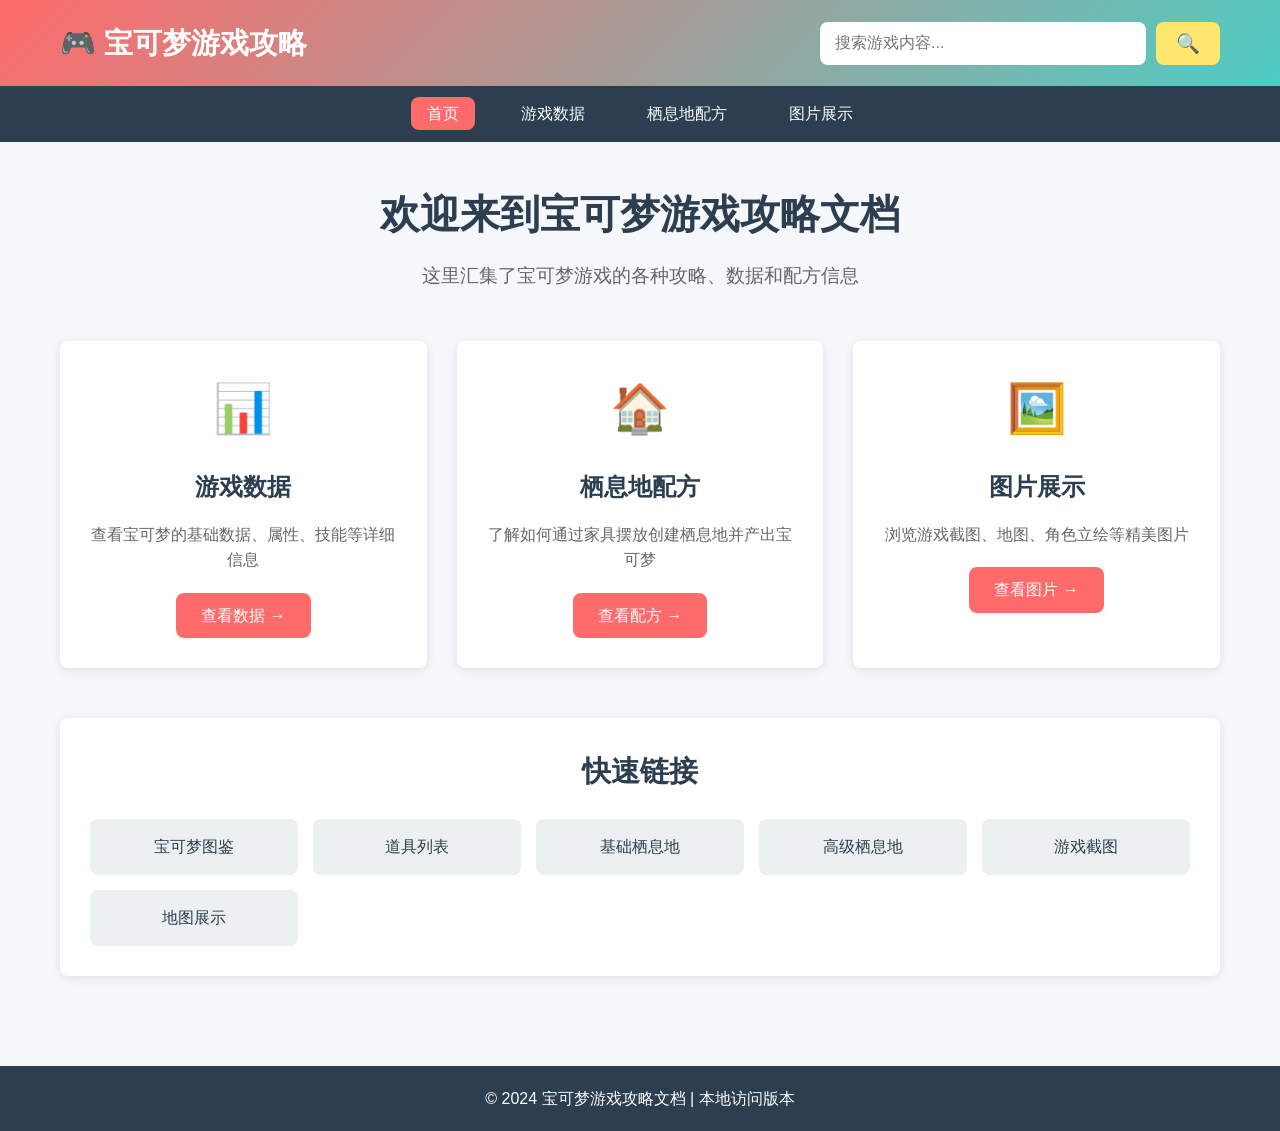
==== index.html @ 9896c592 "Initial commit" ====
<!DOCTYPE html>
<html lang="zh-CN">
<head>
    <meta charset="UTF-8">
    <meta name="viewport" content="width=device-width, initial-scale=1.0">
    <title>宝可梦游戏攻略文档</title>
    <link rel="stylesheet" href="styles.css">
</head>
<body>
    <header class="header">
        <div class="container">
            <h1 class="logo">🎮 宝可梦游戏攻略</h1>
            <div class="search-box">
                <input type="text" id="searchInput" placeholder="搜索游戏内容..." class="search-input">
                <button class="search-btn" onclick="performSearch()">🔍</button>
            </div>
        </div>
    </header>

    <nav class="nav">
        <div class="container">
            <ul class="nav-list">
                <li><a href="index.html" class="nav-link active">首页</a></li>
                <li><a href="game-data.html" class="nav-link">游戏数据</a></li>
                <li><a href="habitat-recipes.html" class="nav-link">栖息地配方</a></li>
                <li><a href="gallery.html" class="nav-link">图片展示</a></li>
            </ul>
        </div>
    </nav>

    <main class="main">
        <div class="container">
            <section class="hero">
                <h2>欢迎来到宝可梦游戏攻略文档</h2>
                <p>这里汇集了宝可梦游戏的各种攻略、数据和配方信息</p>
            </section>

            <section class="features">
                <div class="feature-card">
                    <div class="feature-icon">📊</div>
                    <h3>游戏数据</h3>
                    <p>查看宝可梦的基础数据、属性、技能等详细信息</p>
                    <a href="game-data.html" class="btn">查看数据 →</a>
                </div>

                <div class="feature-card">
                    <div class="feature-icon">🏠</div>
                    <h3>栖息地配方</h3>
                    <p>了解如何通过家具摆放创建栖息地并产出宝可梦</p>
                    <a href="habitat-recipes.html" class="btn">查看配方 →</a>
                </div>

                <div class="feature-card">
                    <div class="feature-icon">🖼️</div>
                    <h3>图片展示</h3>
                    <p>浏览游戏截图、地图、角色立绘等精美图片</p>
                    <a href="gallery.html" class="btn">查看图片 →</a>
                </div>
            </section>

            <section class="quick-links">
                <h3>快速链接</h3>
                <div class="quick-links-grid">
                    <a href="game-data.html#pokemon-list" class="quick-link">宝可梦图鉴</a>
                    <a href="game-data.html#items" class="quick-link">道具列表</a>
                    <a href="habitat-recipes.html#basic" class="quick-link">基础栖息地</a>
                    <a href="habitat-recipes.html#advanced" class="quick-link">高级栖息地</a>
                    <a href="gallery.html#screenshots" class="quick-link">游戏截图</a>
                    <a href="gallery.html#maps" class="quick-link">地图展示</a>
                </div>
            </section>
        </div>
    </main>

    <footer class="footer">
        <div class="container">
            <p>&copy; 2024 宝可梦游戏攻略文档 | 本地访问版本</p>
        </div>
    </footer>

    <script src="script.js"></script>
</body>
</html>
---- styles.css ----
* {
    margin: 0;
    padding: 0;
    box-sizing: border-box;
}

:root {
    --primary-color: #ff6b6b;
    --secondary-color: #4ecdc4;
    --accent-color: #ffe66d;
    --dark-color: #2c3e50;
    --light-color: #ecf0f1;
    --text-color: #333;
    --border-radius: 8px;
    --shadow: 0 2px 10px rgba(0, 0, 0, 0.1);
}

body {
    font-family: 'Segoe UI', Tahoma, Geneva, Verdana, sans-serif;
    line-height: 1.6;
    color: var(--text-color);
    background-color: #f5f7fa;
}

.container {
    max-width: 1200px;
    margin: 0 auto;
    padding: 0 20px;
}

.header {
    background: linear-gradient(135deg, var(--primary-color), var(--secondary-color));
    color: white;
    padding: 20px 0;
    box-shadow: var(--shadow);
}

.header .container {
    display: flex;
    justify-content: space-between;
    align-items: center;
    flex-wrap: wrap;
    gap: 15px;
}

.logo {
    font-size: 1.8rem;
    font-weight: bold;
}

.search-box {
    display: flex;
    gap: 10px;
    flex: 1;
    max-width: 400px;
}

.search-input {
    flex: 1;
    padding: 10px 15px;
    border: none;
    border-radius: var(--border-radius);
    font-size: 1rem;
}

.search-btn {
    background: var(--accent-color);
    border: none;
    padding: 10px 20px;
    border-radius: var(--border-radius);
    cursor: pointer;
    font-size: 1.2rem;
    transition: transform 0.2s;
}

.search-btn:hover {
    transform: scale(1.05);
}

.nav {
    background: var(--dark-color);
    padding: 15px 0;
    position: sticky;
    top: 0;
    z-index: 100;
}

.nav-list {
    list-style: none;
    display: flex;
    justify-content: center;
    gap: 30px;
}

.nav-link {
    color: white;
    text-decoration: none;
    padding: 8px 16px;
    border-radius: var(--border-radius);
    transition: background 0.3s;
}

.nav-link:hover,
.nav-link.active {
    background: var(--primary-color);
}

.main {
    padding: 40px 0;
}

.hero {
    text-align: center;
    margin-bottom: 50px;
}

.hero h2 {
    font-size: 2.5rem;
    color: var(--dark-color);
    margin-bottom: 15px;
}

.hero p {
    font-size: 1.2rem;
    color: #666;
}

.features {
    display: grid;
    grid-template-columns: repeat(auto-fit, minmax(300px, 1fr));
    gap: 30px;
    margin-bottom: 50px;
}

.feature-card {
    background: white;
    padding: 30px;
    border-radius: var(--border-radius);
    box-shadow: var(--shadow);
    text-align: center;
    transition: transform 0.3s, box-shadow 0.3s;
}

.feature-card:hover {
    transform: translateY(-5px);
    box-shadow: 0 5px 20px rgba(0, 0, 0, 0.15);
}

.feature-icon {
    font-size: 3rem;
    margin-bottom: 20px;
}

.feature-card h3 {
    font-size: 1.5rem;
    margin-bottom: 15px;
    color: var(--dark-color);
}

.feature-card p {
    color: #666;
    margin-bottom: 20px;
}

.btn {
    display: inline-block;
    background: var(--primary-color);
    color: white;
    padding: 10px 25px;
    border-radius: var(--border-radius);
    text-decoration: none;
    transition: background 0.3s;
}

.btn:hover {
    background: #ff5252;
}

.quick-links {
    background: white;
    padding: 30px;
    border-radius: var(--border-radius);
    box-shadow: var(--shadow);
}

.quick-links h3 {
    font-size: 1.8rem;
    margin-bottom: 25px;
    color: var(--dark-color);
    text-align: center;
}

.quick-links-grid {
    display: grid;
    grid-template-columns: repeat(auto-fit, minmax(200px, 1fr));
    gap: 15px;
}

.quick-link {
    display: block;
    background: var(--light-color);
    padding: 15px;
    border-radius: var(--border-radius);
    text-decoration: none;
    color: var(--dark-color);
    text-align: center;
    transition: background 0.3s, transform 0.2s;
}

.quick-link:hover {
    background: var(--secondary-color);
    color: white;
    transform: scale(1.05);
}

.footer {
    background: var(--dark-color);
    color: white;
    text-align: center;
    padding: 20px 0;
    margin-top: 50px;
}

@media (max-width: 768px) {
    .header .container {
        flex-direction: column;
        text-align: center;
    }

    .search-box {
        width: 100%;
        max-width: none;
    }

    .nav-list {
        flex-direction: column;
        gap: 10px;
    }

    .nav-link {
        display: block;
        text-align: center;
    }

    .hero h2 {
        font-size: 2rem;
    }

    .features {
        grid-template-columns: 1fr;
    }

    .quick-links-grid {
        grid-template-columns: 1fr 1fr;
    }
}

@media (max-width: 480px) {
    .logo {
        font-size: 1.5rem;
    }

    .hero h2 {
        font-size: 1.5rem;
    }

    .hero p {
        font-size: 1rem;
    }

    .quick-links-grid {
        grid-template-columns: 1fr;
    }

    .container {
        padding: 0 15px;
    }
}

.data-section {
    background: white;
    padding: 30px;
    border-radius: var(--border-radius);
    box-shadow: var(--shadow);
    margin-bottom: 30px;
}

.data-section h2 {
    font-size: 2rem;
    margin-bottom: 20px;
    color: var(--dark-color);
    border-bottom: 3px solid var(--primary-color);
    padding-bottom: 10px;
}

.data-grid {
    display: grid;
    grid-template-columns: repeat(auto-fill, minmax(250px, 1fr));
    gap: 20px;
}

.data-card {
    background: var(--light-color);
    padding: 20px;
    border-radius: var(--border-radius);
    transition: transform 0.3s, box-shadow 0.3s;
}

.data-card:hover {
    transform: translateY(-3px);
    box-shadow: 0 3px 15px rgba(0, 0, 0, 0.1);
}

.data-card h3 {
    color: var(--dark-color);
    margin-bottom: 10px;
}

.data-card p {
    color: #666;
    font-size: 0.95rem;
}

.recipe-card {
    background: white;
    border: 2px solid var(--secondary-color);
    padding: 20px;
    border-radius: var(--border-radius);
    margin-bottom: 20px;
}

.recipe-card h3 {
    color: var(--dark-color);
    margin-bottom: 15px;
}

.recipe-items {
    display: flex;
    flex-wrap: wrap;
    gap: 10px;
    margin-bottom: 15px;
}

.recipe-item {
    background: var(--accent-color);
    padding: 8px 15px;
    border-radius: 20px;
    font-size: 0.9rem;
}

.recipe-output {
    background: var(--light-color);
    padding: 15px;
    border-radius: var(--border-radius);
}

.recipe-output strong {
    color: var(--primary-color);
}

.gallery-grid {
    display: grid;
    grid-template-columns: repeat(auto-fill, minmax(300px, 1fr));
    gap: 20px;
}

.gallery-item {
    position: relative;
    border-radius: var(--border-radius);
    overflow: hidden;
    box-shadow: var(--shadow);
    aspect-ratio: 16/9;
    background: #ddd;
}

.gallery-item img {
    width: 100%;
    height: 100%;
    object-fit: cover;
    transition: transform 0.3s;
}

.gallery-item:hover img {
    transform: scale(1.05);
}

.gallery-caption {
    position: absolute;
    bottom: 0;
    left: 0;
    right: 0;
    background: rgba(0, 0, 0, 0.7);
    color: white;
    padding: 10px;
    transform: translateY(100%);
    transition: transform 0.3s;
}

.gallery-item:hover .gallery-caption {
    transform: translateY(0);
}

.search-results {
    margin-top: 20px;
}

.search-result-item {
    background: white;
    padding: 15px;
    border-radius: var(--border-radius);
    margin-bottom: 10px;
    box-shadow: var(--shadow);
    cursor: pointer;
    transition: background 0.3s;
}

.search-result-item:hover {
    background: var(--light-color);
}

.search-result-item h4 {
    color: var(--dark-color);
    margin-bottom: 5px;
}

.search-result-item p {
    color: #666;
    font-size: 0.9rem;
}

.no-results {
    text-align: center;
    padding: 40px;
    color: #666;
    font-size: 1.2rem;
}
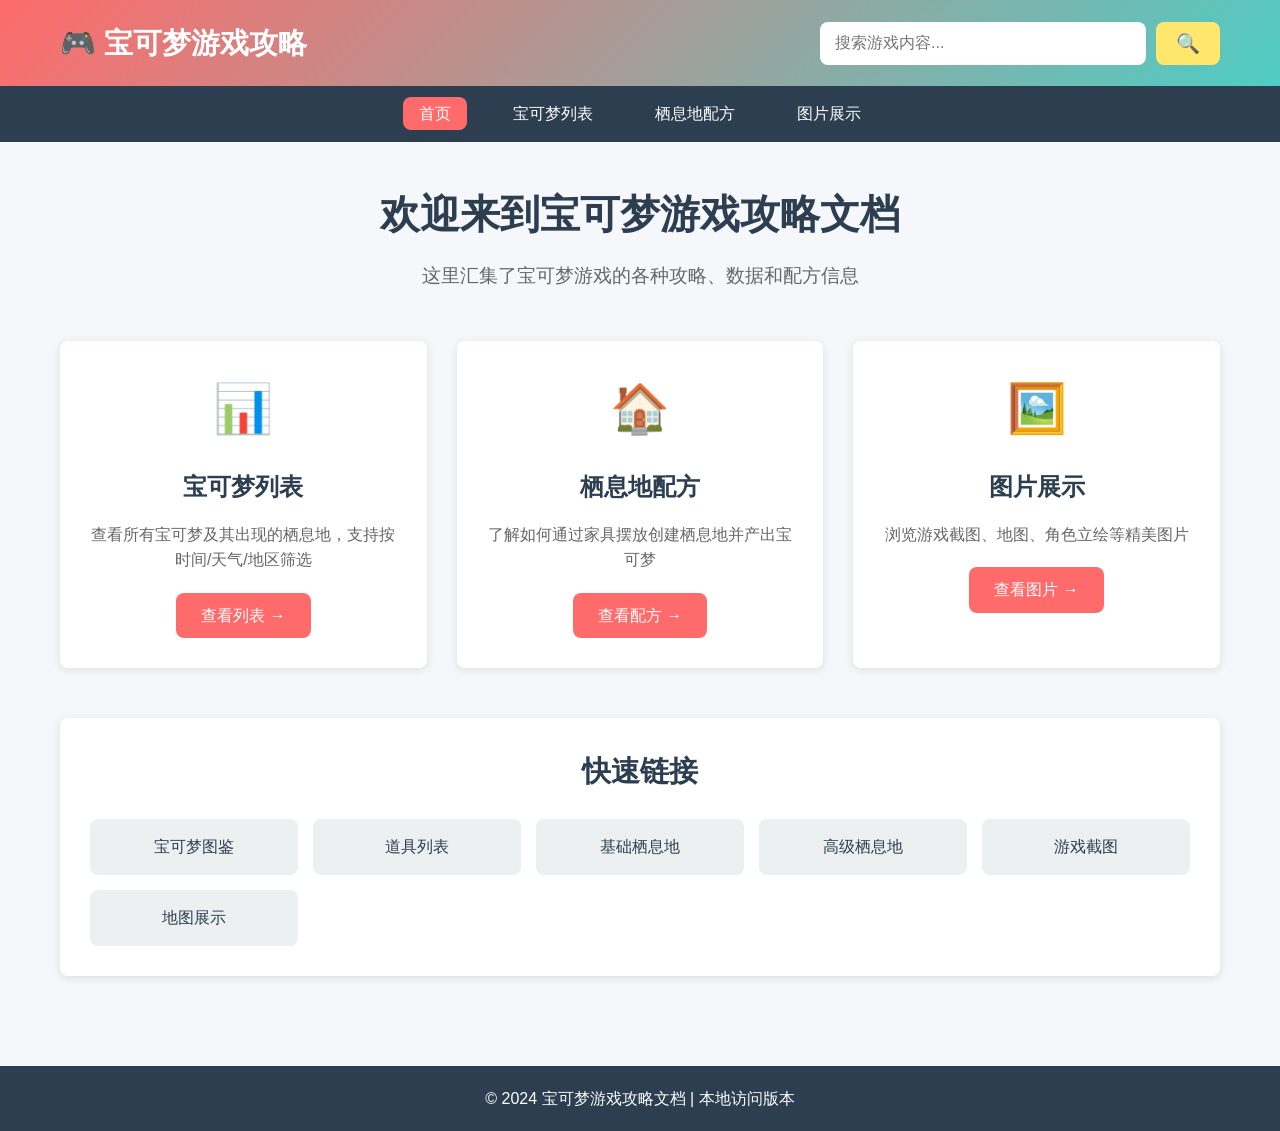
==== commit b2be12f4: "Restructure pages: Pokemon list with filters, simplified habitat recipes" ====
--- a/index.html
+++ b/index.html
@@ -21,7 +21,7 @@
         <div class="container">
             <ul class="nav-list">
                 <li><a href="index.html" class="nav-link active">首页</a></li>
-                <li><a href="game-data.html" class="nav-link">游戏数据</a></li>
+                <li><a href="game-data.html" class="nav-link">宝可梦列表</a></li>
                 <li><a href="habitat-recipes.html" class="nav-link">栖息地配方</a></li>
                 <li><a href="gallery.html" class="nav-link">图片展示</a></li>
             </ul>
@@ -38,9 +38,9 @@
             <section class="features">
                 <div class="feature-card">
                     <div class="feature-icon">📊</div>
-                    <h3>游戏数据</h3>
-                    <p>查看宝可梦的基础数据、属性、技能等详细信息</p>
-                    <a href="game-data.html" class="btn">查看数据 →</a>
+                    <h3>宝可梦列表</h3>
+                    <p>查看所有宝可梦及其出现的栖息地，支持按时间/天气/地区筛选</p>
+                    <a href="game-data.html" class="btn">查看列表 →</a>
                 </div>
 
                 <div class="feature-card">
